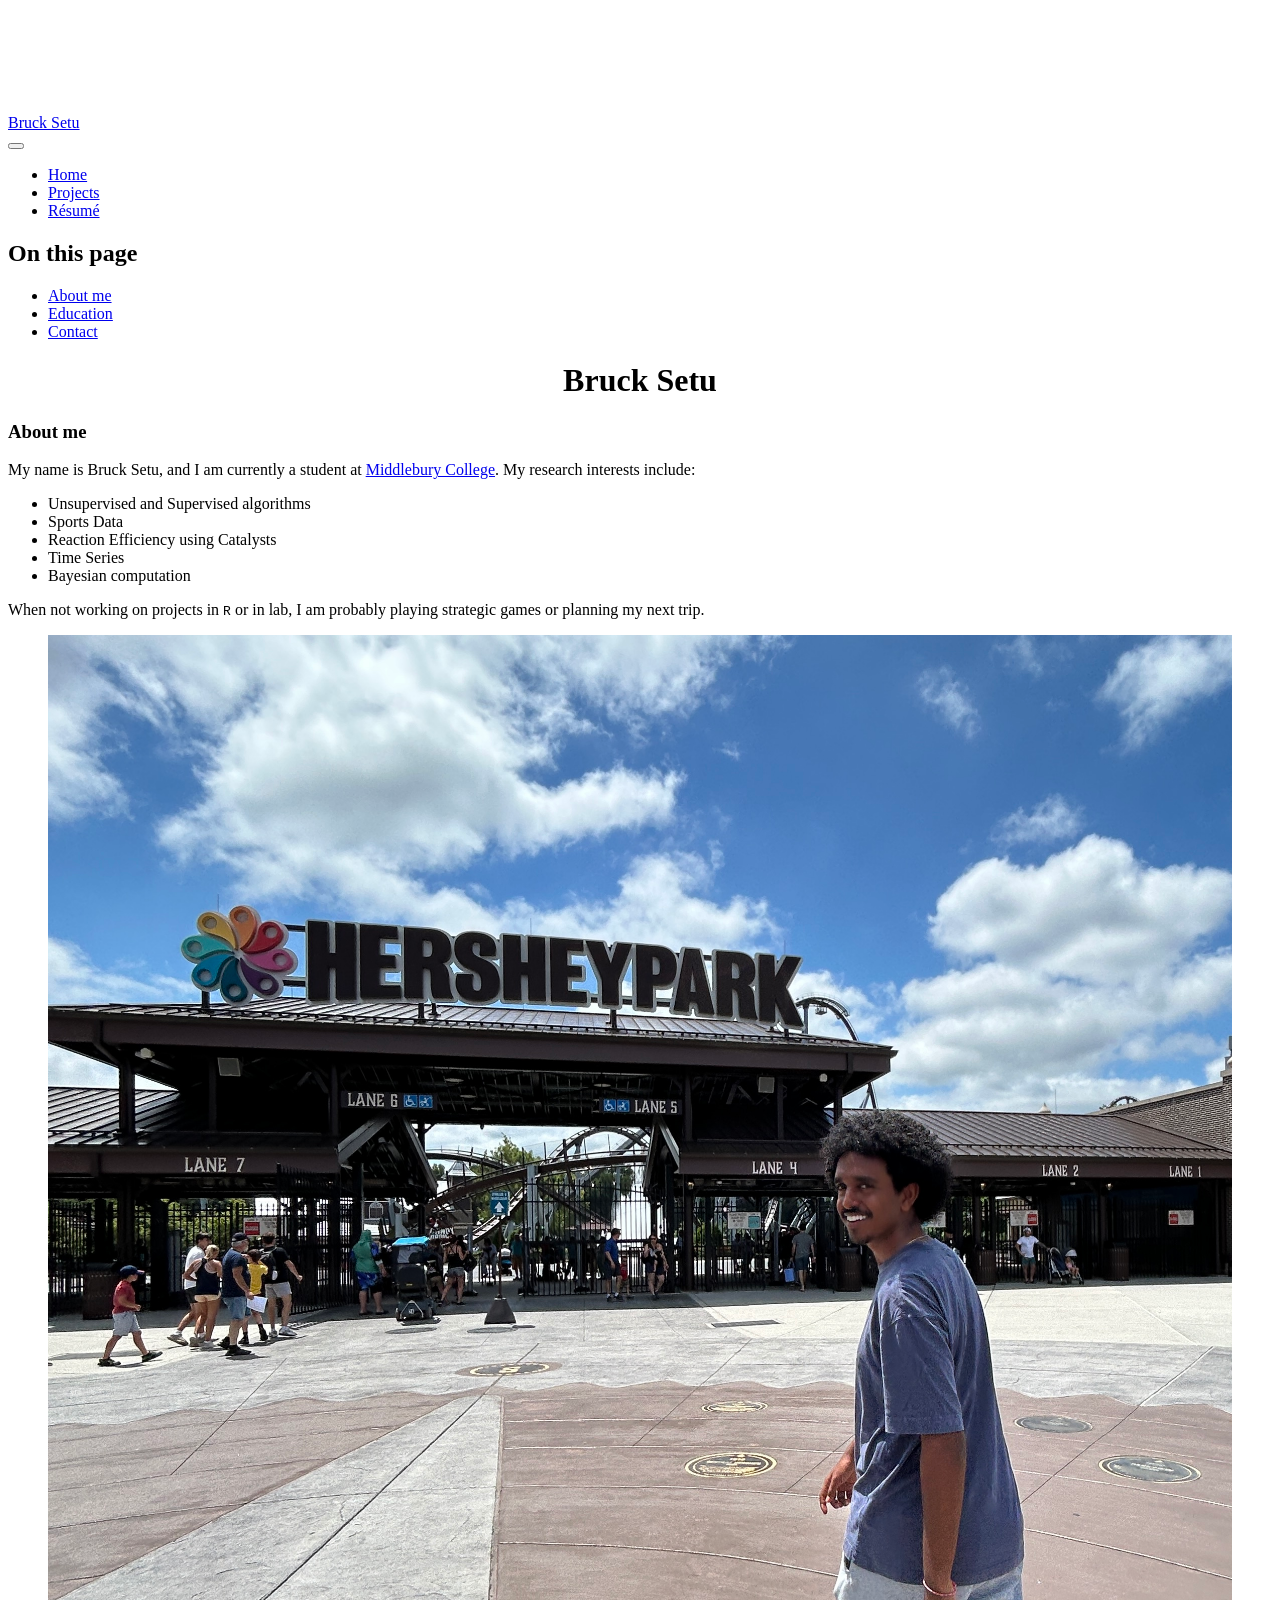
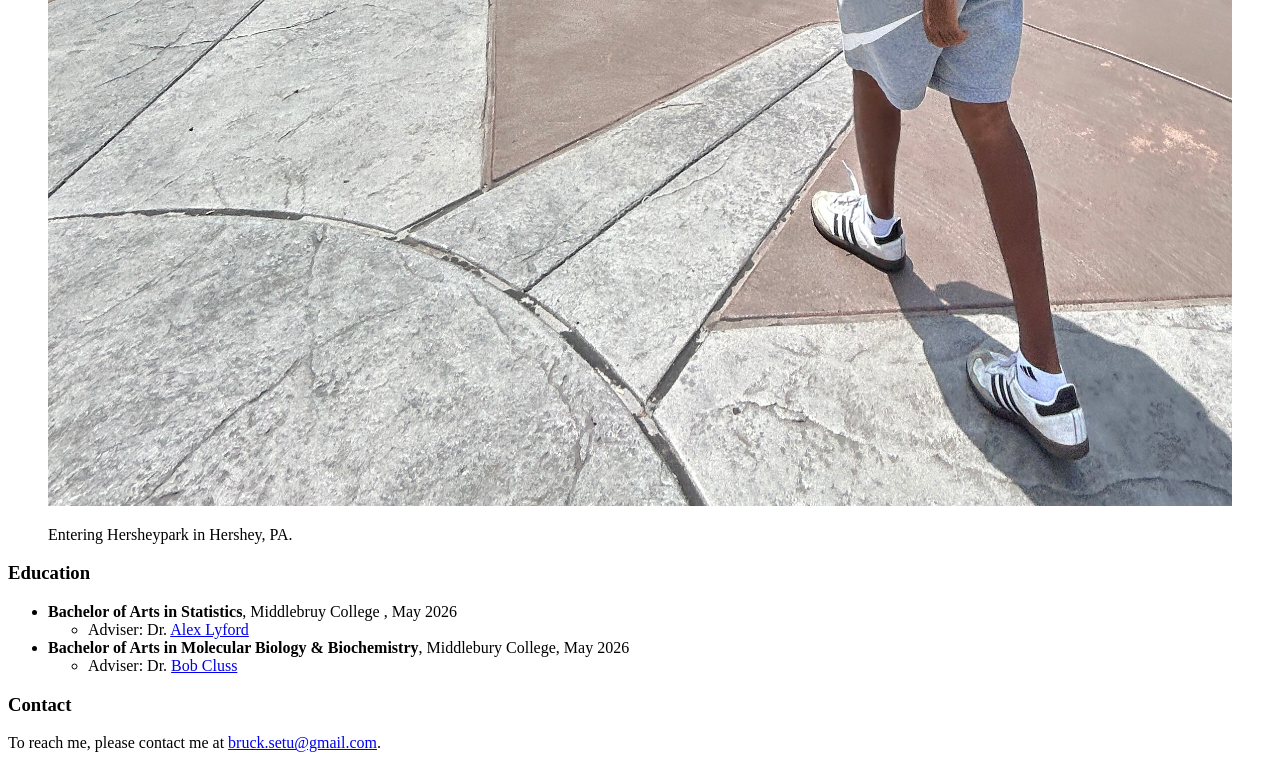
==== index.html @ c88c6dea "Built site for gh-pages" ====
<!DOCTYPE html>
<html xmlns="http://www.w3.org/1999/xhtml" lang="en" xml:lang="en"><head>

<meta charset="utf-8">
<meta name="generator" content="quarto-1.7.32">

<meta name="viewport" content="width=device-width, initial-scale=1.0, user-scalable=yes">


<title>Bruck Setu</title>
<style>
code{white-space: pre-wrap;}
span.smallcaps{font-variant: small-caps;}
div.columns{display: flex; gap: min(4vw, 1.5em);}
div.column{flex: auto; overflow-x: auto;}
div.hanging-indent{margin-left: 1.5em; text-indent: -1.5em;}
ul.task-list{list-style: none;}
ul.task-list li input[type="checkbox"] {
  width: 0.8em;
  margin: 0 0.8em 0.2em -1em; /* quarto-specific, see https://github.com/quarto-dev/quarto-cli/issues/4556 */ 
  vertical-align: middle;
}
</style>


<script src="site_libs/quarto-nav/quarto-nav.js"></script>
<script src="site_libs/quarto-nav/headroom.min.js"></script>
<script src="site_libs/clipboard/clipboard.min.js"></script>
<script src="site_libs/quarto-search/autocomplete.umd.js"></script>
<script src="site_libs/quarto-search/fuse.min.js"></script>
<script src="site_libs/quarto-search/quarto-search.js"></script>
<meta name="quarto:offset" content="./">
<script src="site_libs/quarto-html/quarto.js" type="module"></script>
<script src="site_libs/quarto-html/tabsets/tabsets.js" type="module"></script>
<script src="site_libs/quarto-html/popper.min.js"></script>
<script src="site_libs/quarto-html/tippy.umd.min.js"></script>
<script src="site_libs/quarto-html/anchor.min.js"></script>
<link href="site_libs/quarto-html/tippy.css" rel="stylesheet">
<link href="site_libs/quarto-html/quarto-syntax-highlighting-37eea08aefeeee20ff55810ff984fec1.css" rel="stylesheet" id="quarto-text-highlighting-styles">
<script src="site_libs/bootstrap/bootstrap.min.js"></script>
<link href="site_libs/bootstrap/bootstrap-icons.css" rel="stylesheet">
<link href="site_libs/bootstrap/bootstrap-c1fac2584b48ed01fb6e278e36375074.min.css" rel="stylesheet" append-hash="true" id="quarto-bootstrap" data-mode="light">
<script id="quarto-search-options" type="application/json">{
  "location": "navbar",
  "copy-button": false,
  "collapse-after": 3,
  "panel-placement": "end",
  "type": "overlay",
  "limit": 50,
  "keyboard-shortcut": [
    "f",
    "/",
    "s"
  ],
  "show-item-context": false,
  "language": {
    "search-no-results-text": "No results",
    "search-matching-documents-text": "matching documents",
    "search-copy-link-title": "Copy link to search",
    "search-hide-matches-text": "Hide additional matches",
    "search-more-match-text": "more match in this document",
    "search-more-matches-text": "more matches in this document",
    "search-clear-button-title": "Clear",
    "search-text-placeholder": "",
    "search-detached-cancel-button-title": "Cancel",
    "search-submit-button-title": "Submit",
    "search-label": "Search"
  }
}</script>


<link rel="stylesheet" href="styles.css">
</head>

<body class="nav-fixed quarto-light">

<div id="quarto-search-results"></div>
  <header id="quarto-header" class="headroom fixed-top">
    <nav class="navbar navbar-expand-lg " data-bs-theme="dark">
      <div class="navbar-container container-fluid">
      <div class="navbar-brand-container mx-auto">
    <a class="navbar-brand" href="./index.html">
    <span class="navbar-title">Bruck Setu</span>
    </a>
  </div>
            <div id="quarto-search" class="" title="Search"></div>
          <button class="navbar-toggler" type="button" data-bs-toggle="collapse" data-bs-target="#navbarCollapse" aria-controls="navbarCollapse" role="menu" aria-expanded="false" aria-label="Toggle navigation" onclick="if (window.quartoToggleHeadroom) { window.quartoToggleHeadroom(); }">
  <span class="navbar-toggler-icon"></span>
</button>
          <div class="collapse navbar-collapse" id="navbarCollapse">
            <ul class="navbar-nav navbar-nav-scroll me-auto">
  <li class="nav-item">
    <a class="nav-link active" href="./index.html" aria-current="page"> 
<span class="menu-text">Home</span></a>
  </li>  
  <li class="nav-item">
    <a class="nav-link" href="./projects.html"> 
<span class="menu-text">Projects</span></a>
  </li>  
  <li class="nav-item">
    <a class="nav-link" href="./resume.html"> 
<span class="menu-text">Résumé</span></a>
  </li>  
</ul>
          </div> <!-- /navcollapse -->
            <div class="quarto-navbar-tools">
    <a href="https://www.linkedin.com/in/bruck-setu/" title="" class="quarto-navigation-tool px-1" aria-label=""><i class="bi bi-linkedin"></i></a>
    <a href="mailto:bruck.setu@gmail.com" title="" class="quarto-navigation-tool px-1" aria-label=""><i class="bi bi-envelope-at"></i></a>
</div>
      </div> <!-- /container-fluid -->
    </nav>
</header>
<!-- content -->
<div id="quarto-content" class="quarto-container page-columns page-rows-contents page-layout-article page-navbar">
<!-- sidebar -->
<!-- margin-sidebar -->
    <div id="quarto-margin-sidebar" class="sidebar margin-sidebar">
        <nav id="TOC" role="doc-toc" class="toc-active">
    <h2 id="toc-title">On this page</h2>
   
  <ul>
  <li><a href="#about-me" id="toc-about-me" class="nav-link active" data-scroll-target="#about-me">About me</a></li>
  <li><a href="#education" id="toc-education" class="nav-link" data-scroll-target="#education">Education</a></li>
  <li><a href="#contact" id="toc-contact" class="nav-link" data-scroll-target="#contact">Contact</a></li>
  </ul>
</nav>
    </div>
<!-- main -->
<main class="content" id="quarto-document-content">

<header id="title-block-header" class="quarto-title-block default">
<div class="quarto-title">
<h1 class="title">Bruck Setu</h1>
</div>



<div class="quarto-title-meta">

    
  
    
  </div>
  


</header>


<section id="about-me" class="level3">
<h3 class="anchored" data-anchor-id="about-me">About me</h3>
<div class="grid">
<div class="g-col-7">
<p>My name is Bruck Setu, and I am currently a student at <a href="https://www.middlebury.edu/">Middlebury College</a>. My research interests include:</p>
<ul>
<li>Unsupervised and Supervised algorithms</li>
<li>Sports Data</li>
<li>Reaction Efficiency using Catalysts</li>
<li>Time Series</li>
<li>Bayesian computation</li>
</ul>
<p>When not working on projects in <code>R</code> or in lab, I am probably playing strategic games or planning my next trip.</p>
</div>
<div class="g-col-4">
<div class="quarto-figure quarto-figure-center">
<figure class="figure">
<p><img src="pics/IMG_3271.jpg" class="img-fluid figure-img" style="width:100.0%"></p>
<figcaption>Entering Hersheypark in Hershey, PA.</figcaption>
</figure>
</div>
</div>
<div class="g-col-1">

</div>
</div>
</section>
<section id="education" class="level3">
<h3 class="anchored" data-anchor-id="education">Education</h3>
<ul>
<li><strong>Bachelor of Arts in Statistics</strong>, Middlebruy College , May 2026
<ul>
<li>Adviser: Dr.&nbsp;<a href="https://www.middlebury.edu/college/people/alex-lyford">Alex Lyford</a></li>
</ul></li>
<li><strong>Bachelor of Arts in Molecular Biology &amp; Biochemistry</strong>, Middlebury College, May 2026
<ul>
<li>Adviser: Dr.&nbsp;<a href="https://www.middlebury.edu/college/people/bob-cluss">Bob Cluss</a></li>
</ul></li>
</ul>
</section>
<section id="contact" class="level3">
<h3 class="anchored" data-anchor-id="contact">Contact</h3>
<p>To reach me, please contact me at <a href="mailto:bruck.setu@gmail.com">bruck.setu@gmail.com</a>.</p>


</section>

</main> <!-- /main -->
<script id="quarto-html-after-body" type="application/javascript">
  window.document.addEventListener("DOMContentLoaded", function (event) {
    const icon = "";
    const anchorJS = new window.AnchorJS();
    anchorJS.options = {
      placement: 'right',
      icon: icon
    };
    anchorJS.add('.anchored');
    const isCodeAnnotation = (el) => {
      for (const clz of el.classList) {
        if (clz.startsWith('code-annotation-')) {                     
          return true;
        }
      }
      return false;
    }
    const onCopySuccess = function(e) {
      // button target
      const button = e.trigger;
      // don't keep focus
      button.blur();
      // flash "checked"
      button.classList.add('code-copy-button-checked');
      var currentTitle = button.getAttribute("title");
      button.setAttribute("title", "Copied!");
      let tooltip;
      if (window.bootstrap) {
        button.setAttribute("data-bs-toggle", "tooltip");
        button.setAttribute("data-bs-placement", "left");
        button.setAttribute("data-bs-title", "Copied!");
        tooltip = new bootstrap.Tooltip(button, 
          { trigger: "manual", 
            customClass: "code-copy-button-tooltip",
            offset: [0, -8]});
        tooltip.show();    
      }
      setTimeout(function() {
        if (tooltip) {
          tooltip.hide();
          button.removeAttribute("data-bs-title");
          button.removeAttribute("data-bs-toggle");
          button.removeAttribute("data-bs-placement");
        }
        button.setAttribute("title", currentTitle);
        button.classList.remove('code-copy-button-checked');
      }, 1000);
      // clear code selection
      e.clearSelection();
    }
    const getTextToCopy = function(trigger) {
        const codeEl = trigger.previousElementSibling.cloneNode(true);
        for (const childEl of codeEl.children) {
          if (isCodeAnnotation(childEl)) {
            childEl.remove();
          }
        }
        return codeEl.innerText;
    }
    const clipboard = new window.ClipboardJS('.code-copy-button:not([data-in-quarto-modal])', {
      text: getTextToCopy
    });
    clipboard.on('success', onCopySuccess);
    if (window.document.getElementById('quarto-embedded-source-code-modal')) {
      const clipboardModal = new window.ClipboardJS('.code-copy-button[data-in-quarto-modal]', {
        text: getTextToCopy,
        container: window.document.getElementById('quarto-embedded-source-code-modal')
      });
      clipboardModal.on('success', onCopySuccess);
    }
      var localhostRegex = new RegExp(/^(?:http|https):\/\/localhost\:?[0-9]*\//);
      var mailtoRegex = new RegExp(/^mailto:/);
        var filterRegex = new RegExp("https:\/\/brucksetu\.github\.io\/");
      var isInternal = (href) => {
          return filterRegex.test(href) || localhostRegex.test(href) || mailtoRegex.test(href);
      }
      // Inspect non-navigation links and adorn them if external
     var links = window.document.querySelectorAll('a[href]:not(.nav-link):not(.navbar-brand):not(.toc-action):not(.sidebar-link):not(.sidebar-item-toggle):not(.pagination-link):not(.no-external):not([aria-hidden]):not(.dropdown-item):not(.quarto-navigation-tool):not(.about-link)');
      for (var i=0; i<links.length; i++) {
        const link = links[i];
        if (!isInternal(link.href)) {
          // undo the damage that might have been done by quarto-nav.js in the case of
          // links that we want to consider external
          if (link.dataset.originalHref !== undefined) {
            link.href = link.dataset.originalHref;
          }
        }
      }
    function tippyHover(el, contentFn, onTriggerFn, onUntriggerFn) {
      const config = {
        allowHTML: true,
        maxWidth: 500,
        delay: 100,
        arrow: false,
        appendTo: function(el) {
            return el.parentElement;
        },
        interactive: true,
        interactiveBorder: 10,
        theme: 'quarto',
        placement: 'bottom-start',
      };
      if (contentFn) {
        config.content = contentFn;
      }
      if (onTriggerFn) {
        config.onTrigger = onTriggerFn;
      }
      if (onUntriggerFn) {
        config.onUntrigger = onUntriggerFn;
      }
      window.tippy(el, config); 
    }
    const noterefs = window.document.querySelectorAll('a[role="doc-noteref"]');
    for (var i=0; i<noterefs.length; i++) {
      const ref = noterefs[i];
      tippyHover(ref, function() {
        // use id or data attribute instead here
        let href = ref.getAttribute('data-footnote-href') || ref.getAttribute('href');
        try { href = new URL(href).hash; } catch {}
        const id = href.replace(/^#\/?/, "");
        const note = window.document.getElementById(id);
        if (note) {
          return note.innerHTML;
        } else {
          return "";
        }
      });
    }
    const xrefs = window.document.querySelectorAll('a.quarto-xref');
    const processXRef = (id, note) => {
      // Strip column container classes
      const stripColumnClz = (el) => {
        el.classList.remove("page-full", "page-columns");
        if (el.children) {
          for (const child of el.children) {
            stripColumnClz(child);
          }
        }
      }
      stripColumnClz(note)
      if (id === null || id.startsWith('sec-')) {
        // Special case sections, only their first couple elements
        const container = document.createElement("div");
        if (note.children && note.children.length > 2) {
          container.appendChild(note.children[0].cloneNode(true));
          for (let i = 1; i < note.children.length; i++) {
            const child = note.children[i];
            if (child.tagName === "P" && child.innerText === "") {
              continue;
            } else {
              container.appendChild(child.cloneNode(true));
              break;
            }
          }
          if (window.Quarto?.typesetMath) {
            window.Quarto.typesetMath(container);
          }
          return container.innerHTML
        } else {
          if (window.Quarto?.typesetMath) {
            window.Quarto.typesetMath(note);
          }
          return note.innerHTML;
        }
      } else {
        // Remove any anchor links if they are present
        const anchorLink = note.querySelector('a.anchorjs-link');
        if (anchorLink) {
          anchorLink.remove();
        }
        if (window.Quarto?.typesetMath) {
          window.Quarto.typesetMath(note);
        }
        if (note.classList.contains("callout")) {
          return note.outerHTML;
        } else {
          return note.innerHTML;
        }
      }
    }
    for (var i=0; i<xrefs.length; i++) {
      const xref = xrefs[i];
      tippyHover(xref, undefined, function(instance) {
        instance.disable();
        let url = xref.getAttribute('href');
        let hash = undefined; 
        if (url.startsWith('#')) {
          hash = url;
        } else {
          try { hash = new URL(url).hash; } catch {}
        }
        if (hash) {
          const id = hash.replace(/^#\/?/, "");
          const note = window.document.getElementById(id);
          if (note !== null) {
            try {
              const html = processXRef(id, note.cloneNode(true));
              instance.setContent(html);
            } finally {
              instance.enable();
              instance.show();
            }
          } else {
            // See if we can fetch this
            fetch(url.split('#')[0])
            .then(res => res.text())
            .then(html => {
              const parser = new DOMParser();
              const htmlDoc = parser.parseFromString(html, "text/html");
              const note = htmlDoc.getElementById(id);
              if (note !== null) {
                const html = processXRef(id, note);
                instance.setContent(html);
              } 
            }).finally(() => {
              instance.enable();
              instance.show();
            });
          }
        } else {
          // See if we can fetch a full url (with no hash to target)
          // This is a special case and we should probably do some content thinning / targeting
          fetch(url)
          .then(res => res.text())
          .then(html => {
            const parser = new DOMParser();
            const htmlDoc = parser.parseFromString(html, "text/html");
            const note = htmlDoc.querySelector('main.content');
            if (note !== null) {
              // This should only happen for chapter cross references
              // (since there is no id in the URL)
              // remove the first header
              if (note.children.length > 0 && note.children[0].tagName === "HEADER") {
                note.children[0].remove();
              }
              const html = processXRef(null, note);
              instance.setContent(html);
            } 
          }).finally(() => {
            instance.enable();
            instance.show();
          });
        }
      }, function(instance) {
      });
    }
        let selectedAnnoteEl;
        const selectorForAnnotation = ( cell, annotation) => {
          let cellAttr = 'data-code-cell="' + cell + '"';
          let lineAttr = 'data-code-annotation="' +  annotation + '"';
          const selector = 'span[' + cellAttr + '][' + lineAttr + ']';
          return selector;
        }
        const selectCodeLines = (annoteEl) => {
          const doc = window.document;
          const targetCell = annoteEl.getAttribute("data-target-cell");
          const targetAnnotation = annoteEl.getAttribute("data-target-annotation");
          const annoteSpan = window.document.querySelector(selectorForAnnotation(targetCell, targetAnnotation));
          const lines = annoteSpan.getAttribute("data-code-lines").split(",");
          const lineIds = lines.map((line) => {
            return targetCell + "-" + line;
          })
          let top = null;
          let height = null;
          let parent = null;
          if (lineIds.length > 0) {
              //compute the position of the single el (top and bottom and make a div)
              const el = window.document.getElementById(lineIds[0]);
              top = el.offsetTop;
              height = el.offsetHeight;
              parent = el.parentElement.parentElement;
            if (lineIds.length > 1) {
              const lastEl = window.document.getElementById(lineIds[lineIds.length - 1]);
              const bottom = lastEl.offsetTop + lastEl.offsetHeight;
              height = bottom - top;
            }
            if (top !== null && height !== null && parent !== null) {
              // cook up a div (if necessary) and position it 
              let div = window.document.getElementById("code-annotation-line-highlight");
              if (div === null) {
                div = window.document.createElement("div");
                div.setAttribute("id", "code-annotation-line-highlight");
                div.style.position = 'absolute';
                parent.appendChild(div);
              }
              div.style.top = top - 2 + "px";
              div.style.height = height + 4 + "px";
              div.style.left = 0;
              let gutterDiv = window.document.getElementById("code-annotation-line-highlight-gutter");
              if (gutterDiv === null) {
                gutterDiv = window.document.createElement("div");
                gutterDiv.setAttribute("id", "code-annotation-line-highlight-gutter");
                gutterDiv.style.position = 'absolute';
                const codeCell = window.document.getElementById(targetCell);
                const gutter = codeCell.querySelector('.code-annotation-gutter');
                gutter.appendChild(gutterDiv);
              }
              gutterDiv.style.top = top - 2 + "px";
              gutterDiv.style.height = height + 4 + "px";
            }
            selectedAnnoteEl = annoteEl;
          }
        };
        const unselectCodeLines = () => {
          const elementsIds = ["code-annotation-line-highlight", "code-annotation-line-highlight-gutter"];
          elementsIds.forEach((elId) => {
            const div = window.document.getElementById(elId);
            if (div) {
              div.remove();
            }
          });
          selectedAnnoteEl = undefined;
        };
          // Handle positioning of the toggle
      window.addEventListener(
        "resize",
        throttle(() => {
          elRect = undefined;
          if (selectedAnnoteEl) {
            selectCodeLines(selectedAnnoteEl);
          }
        }, 10)
      );
      function throttle(fn, ms) {
      let throttle = false;
      let timer;
        return (...args) => {
          if(!throttle) { // first call gets through
              fn.apply(this, args);
              throttle = true;
          } else { // all the others get throttled
              if(timer) clearTimeout(timer); // cancel #2
              timer = setTimeout(() => {
                fn.apply(this, args);
                timer = throttle = false;
              }, ms);
          }
        };
      }
        // Attach click handler to the DT
        const annoteDls = window.document.querySelectorAll('dt[data-target-cell]');
        for (const annoteDlNode of annoteDls) {
          annoteDlNode.addEventListener('click', (event) => {
            const clickedEl = event.target;
            if (clickedEl !== selectedAnnoteEl) {
              unselectCodeLines();
              const activeEl = window.document.querySelector('dt[data-target-cell].code-annotation-active');
              if (activeEl) {
                activeEl.classList.remove('code-annotation-active');
              }
              selectCodeLines(clickedEl);
              clickedEl.classList.add('code-annotation-active');
            } else {
              // Unselect the line
              unselectCodeLines();
              clickedEl.classList.remove('code-annotation-active');
            }
          });
        }
    const findCites = (el) => {
      const parentEl = el.parentElement;
      if (parentEl) {
        const cites = parentEl.dataset.cites;
        if (cites) {
          return {
            el,
            cites: cites.split(' ')
          };
        } else {
          return findCites(el.parentElement)
        }
      } else {
        return undefined;
      }
    };
    var bibliorefs = window.document.querySelectorAll('a[role="doc-biblioref"]');
    for (var i=0; i<bibliorefs.length; i++) {
      const ref = bibliorefs[i];
      const citeInfo = findCites(ref);
      if (citeInfo) {
        tippyHover(citeInfo.el, function() {
          var popup = window.document.createElement('div');
          citeInfo.cites.forEach(function(cite) {
            var citeDiv = window.document.createElement('div');
            citeDiv.classList.add('hanging-indent');
            citeDiv.classList.add('csl-entry');
            var biblioDiv = window.document.getElementById('ref-' + cite);
            if (biblioDiv) {
              citeDiv.innerHTML = biblioDiv.innerHTML;
            }
            popup.appendChild(citeDiv);
          });
          return popup.innerHTML;
        });
      }
    }
  });
  </script>
</div> <!-- /content -->




</body></html>
---- site_libs/quarto-html/tippy.css ----
.tippy-box[data-animation=fade][data-state=hidden]{opacity:0}[data-tippy-root]{max-width:calc(100vw - 10px)}.tippy-box{position:relative;background-color:#333;color:#fff;border-radius:4px;font-size:14px;line-height:1.4;white-space:normal;outline:0;transition-property:transform,visibility,opacity}.tippy-box[data-placement^=top]>.tippy-arrow{bottom:0}.tippy-box[data-placement^=top]>.tippy-arrow:before{bottom:-7px;left:0;border-width:8px 8px 0;border-top-color:initial;transform-origin:center top}.tippy-box[data-placement^=bottom]>.tippy-arrow{top:0}.tippy-box[data-placement^=bottom]>.tippy-arrow:before{top:-7px;left:0;border-width:0 8px 8px;border-bottom-color:initial;transform-origin:center bottom}.tippy-box[data-placement^=left]>.tippy-arrow{right:0}.tippy-box[data-placement^=left]>.tippy-arrow:before{border-width:8px 0 8px 8px;border-left-color:initial;right:-7px;transform-origin:center left}.tippy-box[data-placement^=right]>.tippy-arrow{left:0}.tippy-box[data-placement^=right]>.tippy-arrow:before{left:-7px;border-width:8px 8px 8px 0;border-right-color:initial;transform-origin:center right}.tippy-box[data-inertia][data-state=visible]{transition-timing-function:cubic-bezier(.54,1.5,.38,1.11)}.tippy-arrow{width:16px;height:16px;color:#333}.tippy-arrow:before{content:"";position:absolute;border-color:transparent;border-style:solid}.tippy-content{position:relative;padding:5px 9px;z-index:1}
---- site_libs/quarto-html/quarto-syntax-highlighting-37eea08aefeeee20ff55810ff984fec1.css ----
/* quarto syntax highlight colors */
:root {
  --quarto-hl-ot-color: #003B4F;
  --quarto-hl-at-color: #657422;
  --quarto-hl-ss-color: #20794D;
  --quarto-hl-an-color: #5E5E5E;
  --quarto-hl-fu-color: #4758AB;
  --quarto-hl-st-color: #20794D;
  --quarto-hl-cf-color: #003B4F;
  --quarto-hl-op-color: #5E5E5E;
  --quarto-hl-er-color: #AD0000;
  --quarto-hl-bn-color: #AD0000;
  --quarto-hl-al-color: #AD0000;
  --quarto-hl-va-color: #111111;
  --quarto-hl-bu-color: inherit;
  --quarto-hl-ex-color: inherit;
  --quarto-hl-pp-color: #AD0000;
  --quarto-hl-in-color: #5E5E5E;
  --quarto-hl-vs-color: #20794D;
  --quarto-hl-wa-color: #5E5E5E;
  --quarto-hl-do-color: #5E5E5E;
  --quarto-hl-im-color: #00769E;
  --quarto-hl-ch-color: #20794D;
  --quarto-hl-dt-color: #AD0000;
  --quarto-hl-fl-color: #AD0000;
  --quarto-hl-co-color: #5E5E5E;
  --quarto-hl-cv-color: #5E5E5E;
  --quarto-hl-cn-color: #8f5902;
  --quarto-hl-sc-color: #5E5E5E;
  --quarto-hl-dv-color: #AD0000;
  --quarto-hl-kw-color: #003B4F;
}

/* other quarto variables */
:root {
  --quarto-font-monospace: SFMono-Regular, Menlo, Monaco, Consolas, "Liberation Mono", "Courier New", monospace;
}

/* syntax highlight based on Pandoc's rules */
pre > code.sourceCode > span {
  color: #003B4F;
}

code.sourceCode > span {
  color: #003B4F;
}

div.sourceCode,
div.sourceCode pre.sourceCode {
  color: #003B4F;
}

/* Normal */
code span {
  color: #003B4F;
}

/* Alert */
code span.al {
  color: #AD0000;
  font-style: inherit;
}

/* Annotation */
code span.an {
  color: #5E5E5E;
  font-style: inherit;
}

/* Attribute */
code span.at {
  color: #657422;
  font-style: inherit;
}

/* BaseN */
code span.bn {
  color: #AD0000;
  font-style: inherit;
}

/* BuiltIn */
code span.bu {
  font-style: inherit;
}

/* ControlFlow */
code span.cf {
  color: #003B4F;
  font-weight: bold;
  font-style: inherit;
}

/* Char */
code span.ch {
  color: #20794D;
  font-style: inherit;
}

/* Constant */
code span.cn {
  color: #8f5902;
  font-style: inherit;
}

/* Comment */
code span.co {
  color: #5E5E5E;
  font-style: inherit;
}

/* CommentVar */
code span.cv {
  color: #5E5E5E;
  font-style: italic;
}

/* Documentation */
code span.do {
  color: #5E5E5E;
  font-style: italic;
}

/* DataType */
code span.dt {
  color: #AD0000;
  font-style: inherit;
}

/* DecVal */
code span.dv {
  color: #AD0000;
  font-style: inherit;
}

/* Error */
code span.er {
  color: #AD0000;
  font-style: inherit;
}

/* Extension */
code span.ex {
  font-style: inherit;
}

/* Float */
code span.fl {
  color: #AD0000;
  font-style: inherit;
}

/* Function */
code span.fu {
  color: #4758AB;
  font-style: inherit;
}

/* Import */
code span.im {
  color: #00769E;
  font-style: inherit;
}

/* Information */
code span.in {
  color: #5E5E5E;
  font-style: inherit;
}

/* Keyword */
code span.kw {
  color: #003B4F;
  font-weight: bold;
  font-style: inherit;
}

/* Operator */
code span.op {
  color: #5E5E5E;
  font-style: inherit;
}

/* Other */
code span.ot {
  color: #003B4F;
  font-style: inherit;
}

/* Preprocessor */
code span.pp {
  color: #AD0000;
  font-style: inherit;
}

/* SpecialChar */
code span.sc {
  color: #5E5E5E;
  font-style: inherit;
}

/* SpecialString */
code span.ss {
  color: #20794D;
  font-style: inherit;
}

/* String */
code span.st {
  color: #20794D;
  font-style: inherit;
}

/* Variable */
code span.va {
  color: #111111;
  font-style: inherit;
}

/* VerbatimString */
code span.vs {
  color: #20794D;
  font-style: inherit;
}

/* Warning */
code span.wa {
  color: #5E5E5E;
  font-style: italic;
}

.prevent-inlining {
  content: "</";
}

/*# sourceMappingURL=27d3d809615f7771493d095567f04340.css.map */
---- styles.css ----
/* css styles */
.quarto-title > h1.title {
  text-align: center;
}

.quarto-title > h4.title {
  font-weight: bold;
}

.responsive-embed iframe {
  width: 100%;
  height: 100%;
}
.responsive-embed {
  position: relative;
  width: 100%;
  min-height: 70vh; /* adjust as desired */
}
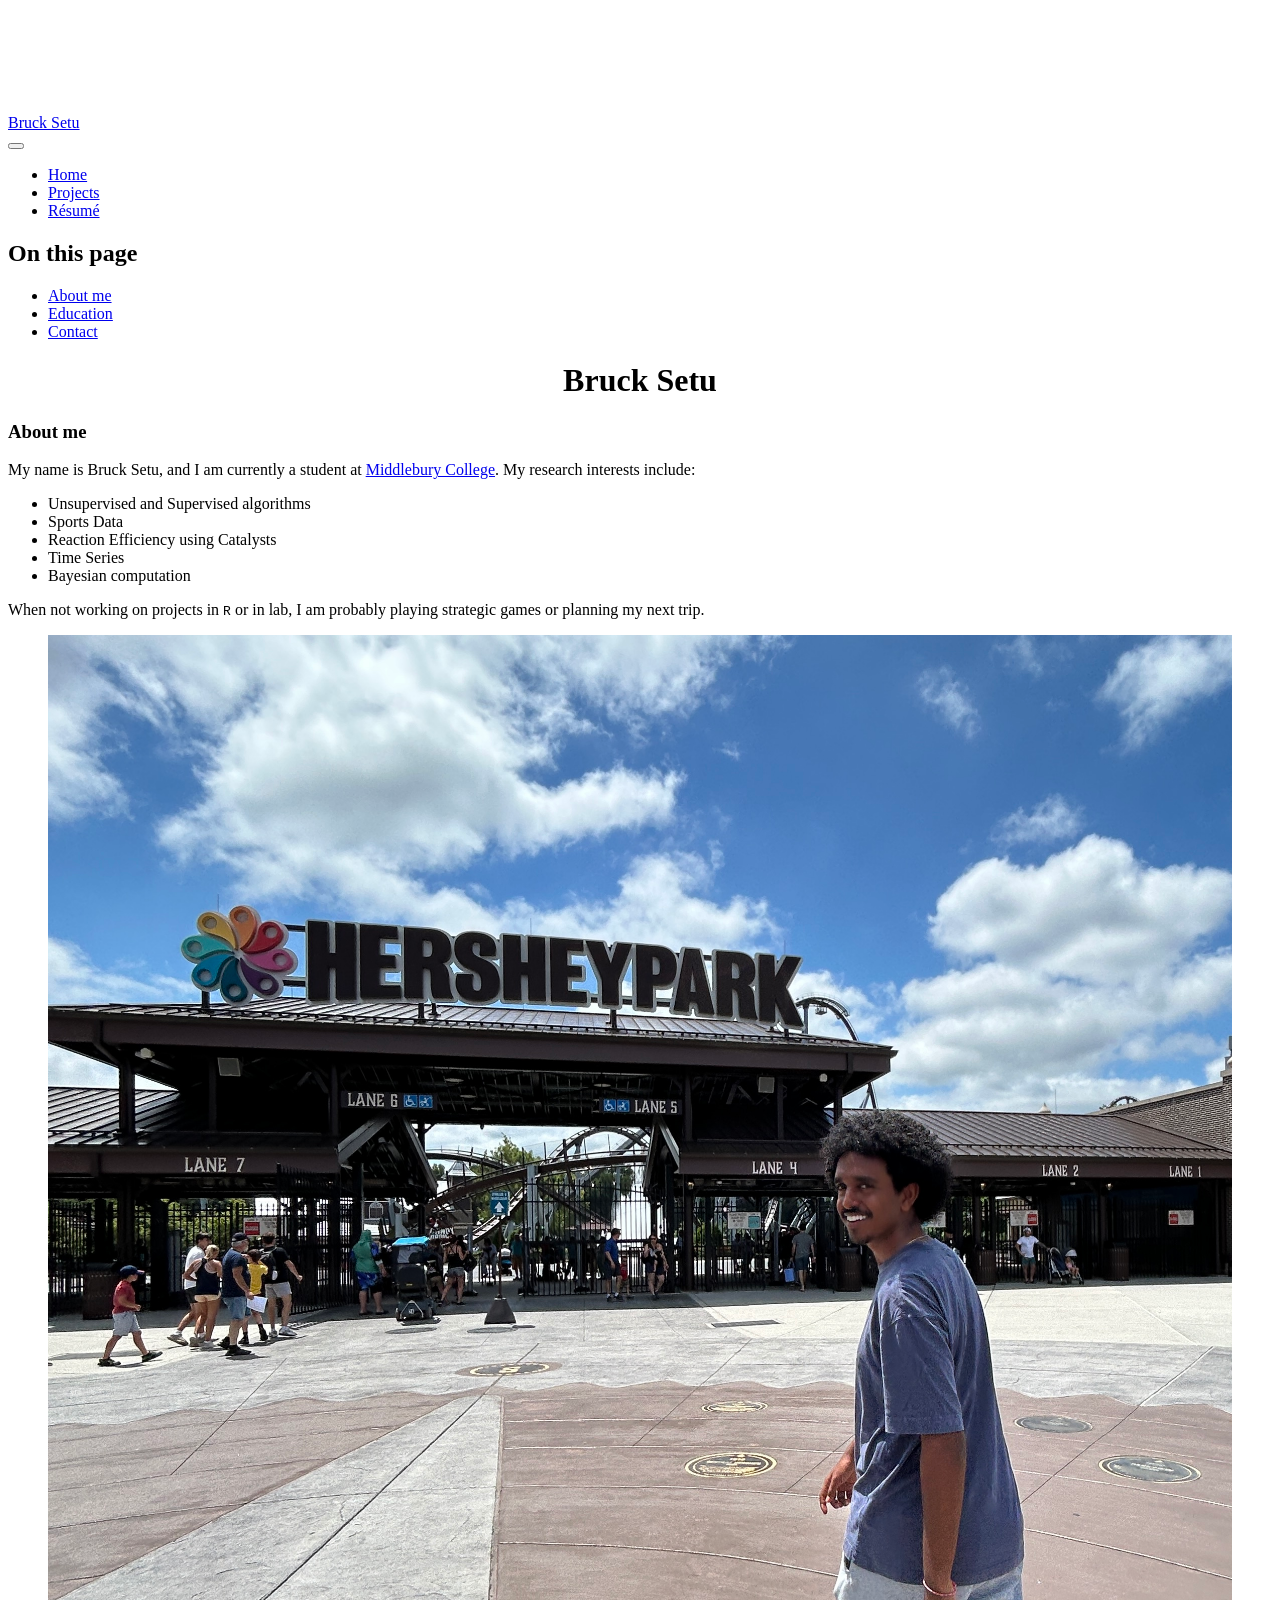
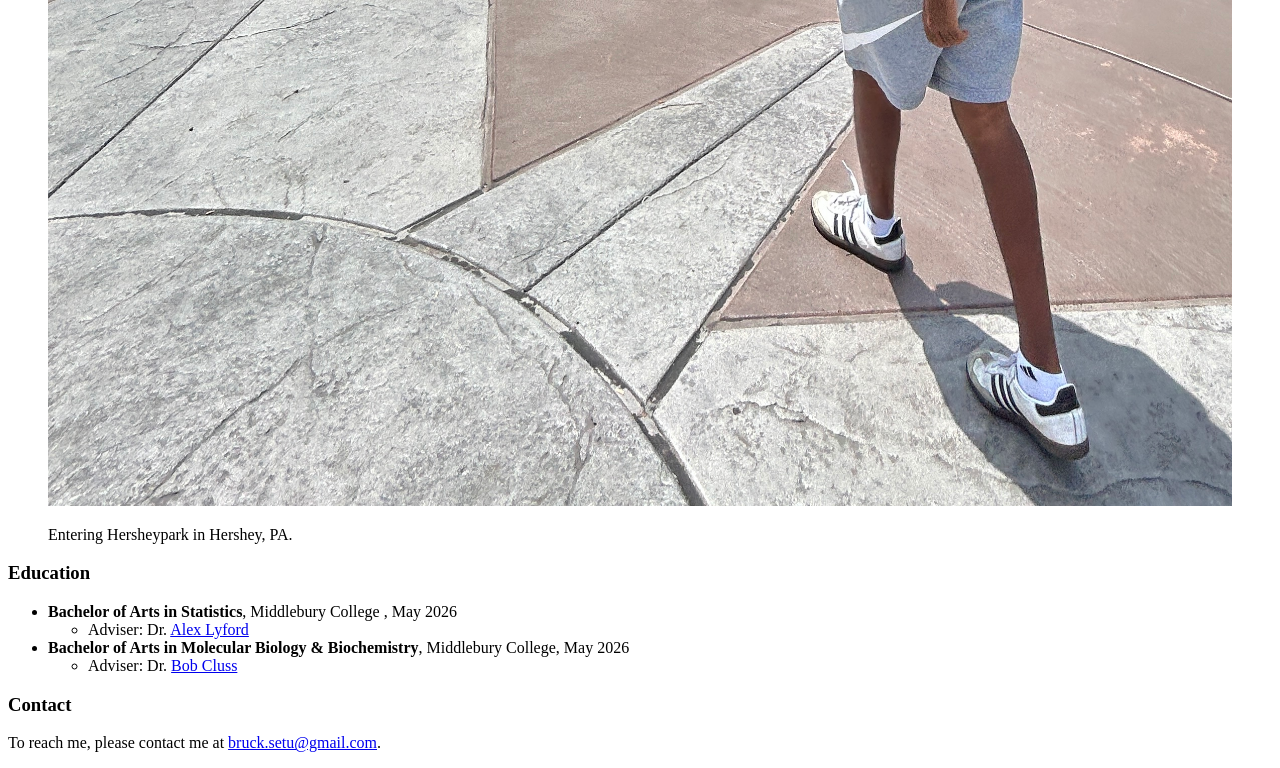
==== commit 3ba69d26: "Built site for gh-pages" ====
--- a/index.html
+++ b/index.html
@@ -177,7 +177,7 @@
 <section id="education" class="level3">
 <h3 class="anchored" data-anchor-id="education">Education</h3>
 <ul>
-<li><strong>Bachelor of Arts in Statistics</strong>, Middlebruy College , May 2026
+<li><strong>Bachelor of Arts in Statistics</strong>, Middlebury College , May 2026
 <ul>
 <li>Adviser: Dr.&nbsp;<a href="https://www.middlebury.edu/college/people/alex-lyford">Alex Lyford</a></li>
 </ul></li>
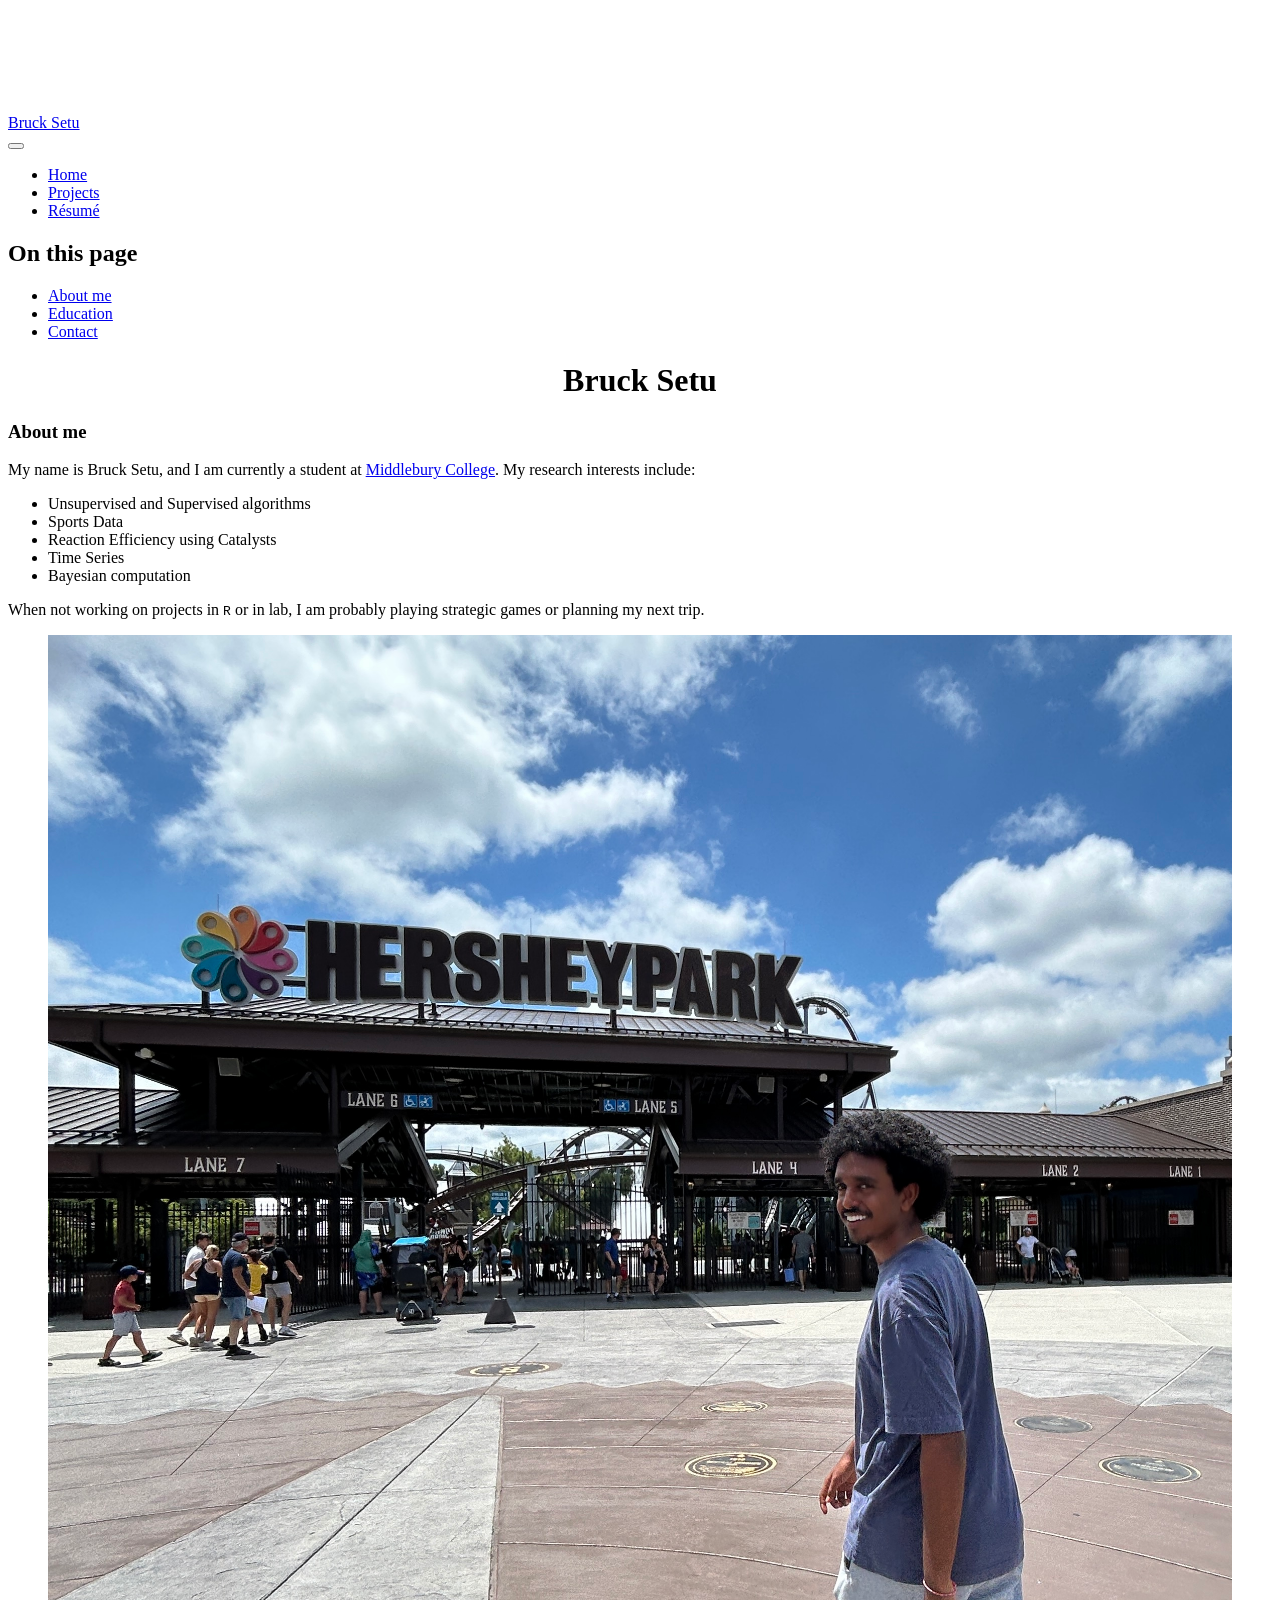
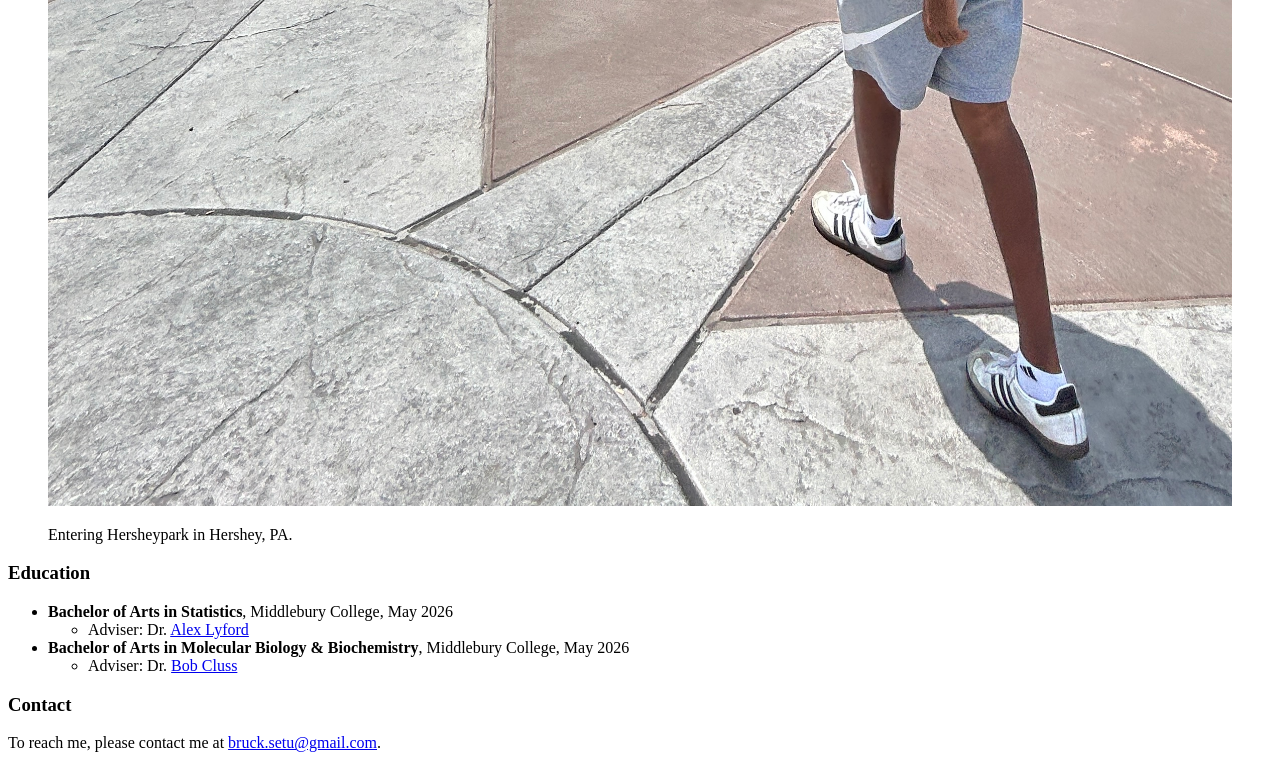
==== commit 899752c4: "Built site for gh-pages" ====
--- a/index.html
+++ b/index.html
@@ -177,7 +177,7 @@
 <section id="education" class="level3">
 <h3 class="anchored" data-anchor-id="education">Education</h3>
 <ul>
-<li><strong>Bachelor of Arts in Statistics</strong>, Middlebury College , May 2026
+<li><strong>Bachelor of Arts in Statistics</strong>, Middlebury College, May 2026
 <ul>
 <li>Adviser: Dr.&nbsp;<a href="https://www.middlebury.edu/college/people/alex-lyford">Alex Lyford</a></li>
 </ul></li>
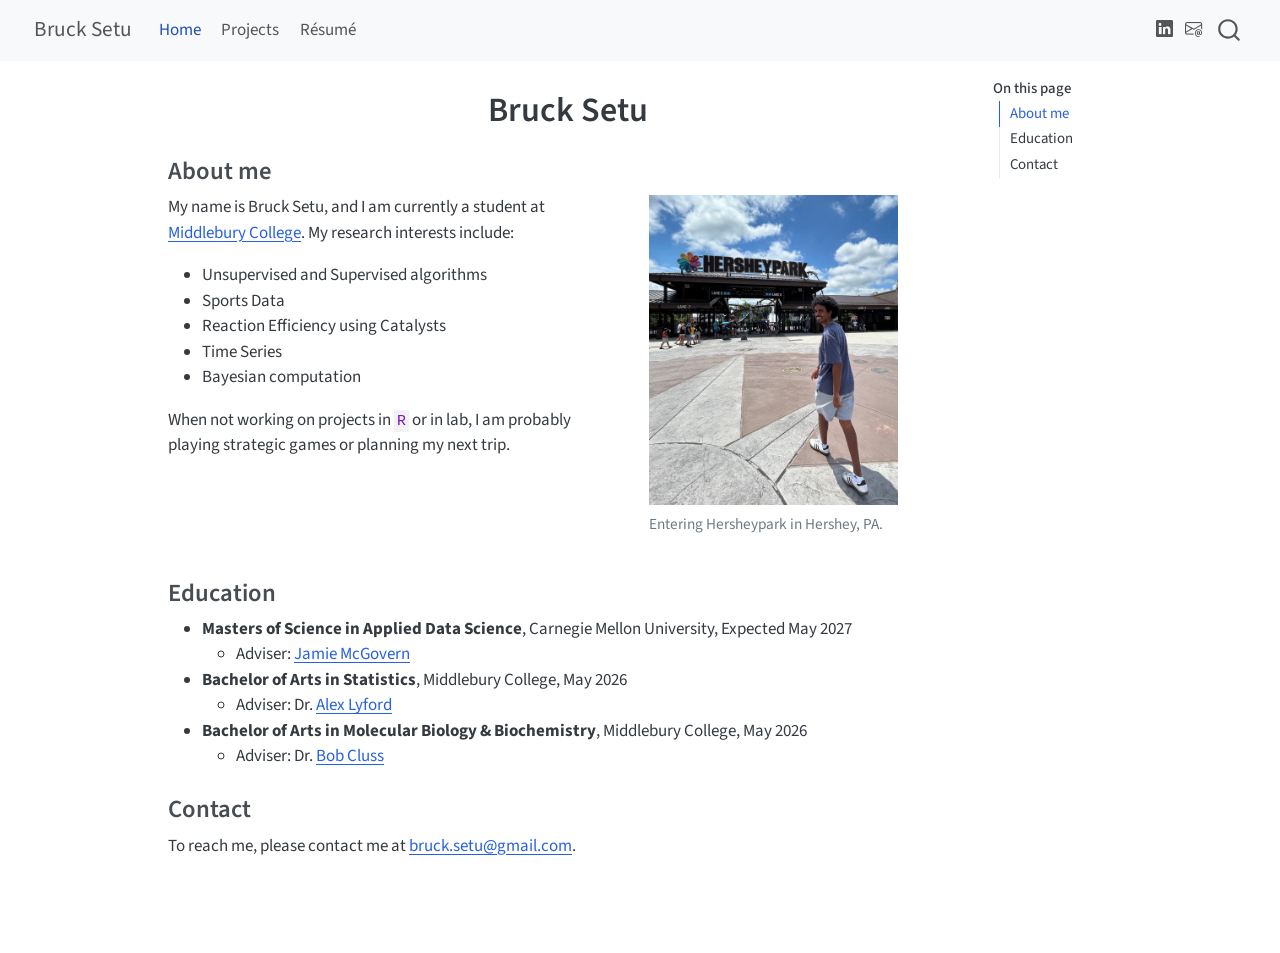
==== commit c5da48d7: "Built site for gh-pages" ====
--- a/index.html
+++ b/index.html
@@ -2,7 +2,7 @@
 <html xmlns="http://www.w3.org/1999/xhtml" lang="en" xml:lang="en"><head>
 
 <meta charset="utf-8">
-<meta name="generator" content="quarto-1.7.32">
+<meta name="generator" content="quarto-1.8.25">
 
 <meta name="viewport" content="width=device-width, initial-scale=1.0, user-scalable=yes">
 
@@ -32,14 +32,15 @@
 <meta name="quarto:offset" content="./">
 <script src="site_libs/quarto-html/quarto.js" type="module"></script>
 <script src="site_libs/quarto-html/tabsets/tabsets.js" type="module"></script>
+<script src="site_libs/quarto-html/axe/axe-check.js" type="module"></script>
 <script src="site_libs/quarto-html/popper.min.js"></script>
 <script src="site_libs/quarto-html/tippy.umd.min.js"></script>
 <script src="site_libs/quarto-html/anchor.min.js"></script>
 <link href="site_libs/quarto-html/tippy.css" rel="stylesheet">
-<link href="site_libs/quarto-html/quarto-syntax-highlighting-37eea08aefeeee20ff55810ff984fec1.css" rel="stylesheet" id="quarto-text-highlighting-styles">
+<link href="site_libs/quarto-html/quarto-syntax-highlighting-7b89279ff1a6dce999919e0e67d4d9ec.css" rel="stylesheet" id="quarto-text-highlighting-styles">
 <script src="site_libs/bootstrap/bootstrap.min.js"></script>
 <link href="site_libs/bootstrap/bootstrap-icons.css" rel="stylesheet">
-<link href="site_libs/bootstrap/bootstrap-c1fac2584b48ed01fb6e278e36375074.min.css" rel="stylesheet" append-hash="true" id="quarto-bootstrap" data-mode="light">
+<link href="site_libs/bootstrap/bootstrap-5b4ad623e5705c0698d39aec6f10cf02.min.css" rel="stylesheet" append-hash="true" id="quarto-bootstrap" data-mode="light">
 <script id="quarto-search-options" type="application/json">{
   "location": "navbar",
   "copy-button": false,
@@ -79,6 +80,8 @@
     <nav class="navbar navbar-expand-lg " data-bs-theme="dark">
       <div class="navbar-container container-fluid">
       <div class="navbar-brand-container mx-auto">
+    <a href="./index.html" class="navbar-brand navbar-brand-logo">
+    </a>
     <a class="navbar-brand" href="./index.html">
     <span class="navbar-title">Bruck Setu</span>
     </a>
@@ -177,6 +180,10 @@
 <section id="education" class="level3">
 <h3 class="anchored" data-anchor-id="education">Education</h3>
 <ul>
+<li><strong>Masters of Science in Applied Data Science</strong>, Carnegie Mellon University, Expected May 2027
+<ul>
+<li>Adviser: <a href="https://www.cmu.edu/dietrich/statistics-datascience/people/faculty/jamie-mcgovern.html">Jamie McGovern</a></li>
+</ul></li>
 <li><strong>Bachelor of Arts in Statistics</strong>, Middlebury College, May 2026
 <ul>
 <li>Adviser: Dr.&nbsp;<a href="https://www.middlebury.edu/college/people/alex-lyford">Alex Lyford</a></li>
@@ -246,13 +253,14 @@
       e.clearSelection();
     }
     const getTextToCopy = function(trigger) {
-        const codeEl = trigger.previousElementSibling.cloneNode(true);
-        for (const childEl of codeEl.children) {
-          if (isCodeAnnotation(childEl)) {
-            childEl.remove();
-          }
-        }
-        return codeEl.innerText;
+      const outerScaffold = trigger.parentElement.cloneNode(true);
+      const codeEl = outerScaffold.querySelector('code');
+      for (const childEl of codeEl.children) {
+        if (isCodeAnnotation(childEl)) {
+          childEl.remove();
+        }
+      }
+      return codeEl.innerText;
     }
     const clipboard = new window.ClipboardJS('.code-copy-button:not([data-in-quarto-modal])', {
       text: getTextToCopy
--- a/site_libs/quarto-html/quarto-syntax-highlighting-7b89279ff1a6dce999919e0e67d4d9ec.css
+++ b/site_libs/quarto-html/quarto-syntax-highlighting-7b89279ff1a6dce999919e0e67d4d9ec.css
@@ -0,0 +1,236 @@
+/* quarto syntax highlight colors */
+:root {
+  --quarto-hl-ot-color: #003B4F;
+  --quarto-hl-at-color: #657422;
+  --quarto-hl-ss-color: #20794D;
+  --quarto-hl-an-color: #5E5E5E;
+  --quarto-hl-fu-color: #4758AB;
+  --quarto-hl-st-color: #20794D;
+  --quarto-hl-cf-color: #003B4F;
+  --quarto-hl-op-color: #5E5E5E;
+  --quarto-hl-er-color: #AD0000;
+  --quarto-hl-bn-color: #AD0000;
+  --quarto-hl-al-color: #AD0000;
+  --quarto-hl-va-color: #111111;
+  --quarto-hl-bu-color: inherit;
+  --quarto-hl-ex-color: inherit;
+  --quarto-hl-pp-color: #AD0000;
+  --quarto-hl-in-color: #5E5E5E;
+  --quarto-hl-vs-color: #20794D;
+  --quarto-hl-wa-color: #5E5E5E;
+  --quarto-hl-do-color: #5E5E5E;
+  --quarto-hl-im-color: #00769E;
+  --quarto-hl-ch-color: #20794D;
+  --quarto-hl-dt-color: #AD0000;
+  --quarto-hl-fl-color: #AD0000;
+  --quarto-hl-co-color: #5E5E5E;
+  --quarto-hl-cv-color: #5E5E5E;
+  --quarto-hl-cn-color: #8f5902;
+  --quarto-hl-sc-color: #5E5E5E;
+  --quarto-hl-dv-color: #AD0000;
+  --quarto-hl-kw-color: #003B4F;
+}
+
+/* other quarto variables */
+:root {
+  --quarto-font-monospace: SFMono-Regular, Menlo, Monaco, Consolas, "Liberation Mono", "Courier New", monospace;
+}
+
+/* syntax highlight based on Pandoc's rules */
+pre > code.sourceCode > span {
+  color: #003B4F;
+}
+
+code.sourceCode > span {
+  color: #003B4F;
+}
+
+div.sourceCode,
+div.sourceCode pre.sourceCode {
+  color: #003B4F;
+}
+
+/* Normal */
+code span {
+  color: #003B4F;
+}
+
+/* Alert */
+code span.al {
+  color: #AD0000;
+  font-style: inherit;
+}
+
+/* Annotation */
+code span.an {
+  color: #5E5E5E;
+  font-style: inherit;
+}
+
+/* Attribute */
+code span.at {
+  color: #657422;
+  font-style: inherit;
+}
+
+/* BaseN */
+code span.bn {
+  color: #AD0000;
+  font-style: inherit;
+}
+
+/* BuiltIn */
+code span.bu {
+  font-style: inherit;
+}
+
+/* ControlFlow */
+code span.cf {
+  color: #003B4F;
+  font-weight: bold;
+  font-style: inherit;
+}
+
+/* Char */
+code span.ch {
+  color: #20794D;
+  font-style: inherit;
+}
+
+/* Constant */
+code span.cn {
+  color: #8f5902;
+  font-style: inherit;
+}
+
+/* Comment */
+code span.co {
+  color: #5E5E5E;
+  font-style: inherit;
+}
+
+/* CommentVar */
+code span.cv {
+  color: #5E5E5E;
+  font-style: italic;
+}
+
+/* Documentation */
+code span.do {
+  color: #5E5E5E;
+  font-style: italic;
+}
+
+/* DataType */
+code span.dt {
+  color: #AD0000;
+  font-style: inherit;
+}
+
+/* DecVal */
+code span.dv {
+  color: #AD0000;
+  font-style: inherit;
+}
+
+/* Error */
+code span.er {
+  color: #AD0000;
+  font-style: inherit;
+}
+
+/* Extension */
+code span.ex {
+  font-style: inherit;
+}
+
+/* Float */
+code span.fl {
+  color: #AD0000;
+  font-style: inherit;
+}
+
+/* Function */
+code span.fu {
+  color: #4758AB;
+  font-style: inherit;
+}
+
+/* Import */
+code span.im {
+  color: #00769E;
+  font-style: inherit;
+}
+
+/* Information */
+code span.in {
+  color: #5E5E5E;
+  font-style: inherit;
+}
+
+/* Keyword */
+code span.kw {
+  color: #003B4F;
+  font-weight: bold;
+  font-style: inherit;
+}
+
+/* Operator */
+code span.op {
+  color: #5E5E5E;
+  font-style: inherit;
+}
+
+/* Other */
+code span.ot {
+  color: #003B4F;
+  font-style: inherit;
+}
+
+/* Preprocessor */
+code span.pp {
+  color: #AD0000;
+  font-style: inherit;
+}
+
+/* SpecialChar */
+code span.sc {
+  color: #5E5E5E;
+  font-style: inherit;
+}
+
+/* SpecialString */
+code span.ss {
+  color: #20794D;
+  font-style: inherit;
+}
+
+/* String */
+code span.st {
+  color: #20794D;
+  font-style: inherit;
+}
+
+/* Variable */
+code span.va {
+  color: #111111;
+  font-style: inherit;
+}
+
+/* VerbatimString */
+code span.vs {
+  color: #20794D;
+  font-style: inherit;
+}
+
+/* Warning */
+code span.wa {
+  color: #5E5E5E;
+  font-style: italic;
+}
+
+.prevent-inlining {
+  content: "</";
+}
+
+/*# sourceMappingURL=3944bc705cfaf4c80e56f77c5205168a.css.map */
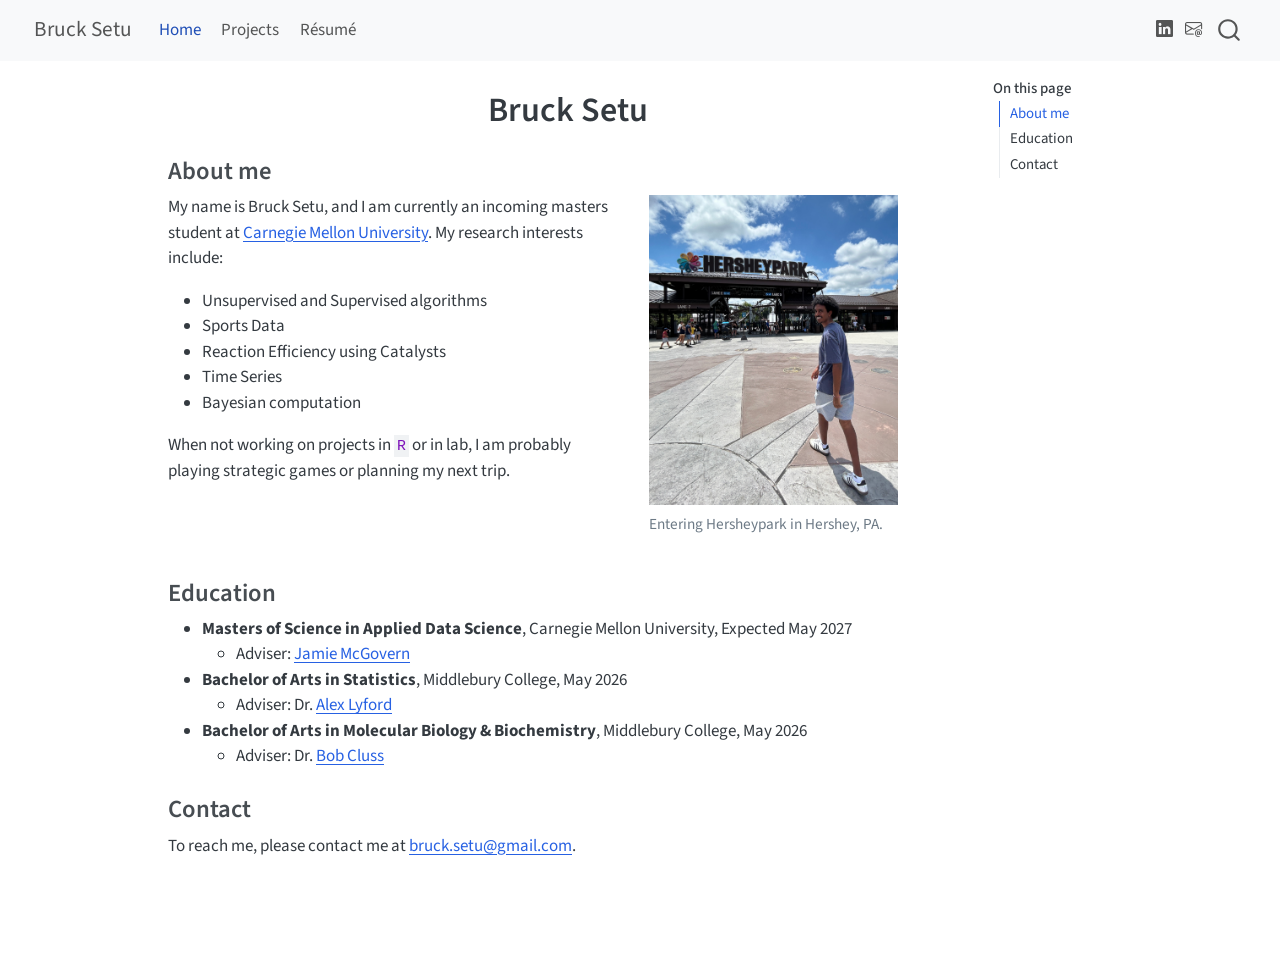
==== commit 91699269: "Built site for gh-pages" ====
--- a/index.html
+++ b/index.html
@@ -154,7 +154,7 @@
 <h3 class="anchored" data-anchor-id="about-me">About me</h3>
 <div class="grid">
 <div class="g-col-7">
-<p>My name is Bruck Setu, and I am currently a student at <a href="https://www.middlebury.edu/">Middlebury College</a>. My research interests include:</p>
+<p>My name is Bruck Setu, and I am currently an incoming masters student at <a href="https://www.cmu.edu/dietrich/statistics-datascience/index.html">Carnegie Mellon University</a>. My research interests include:</p>
 <ul>
 <li>Unsupervised and Supervised algorithms</li>
 <li>Sports Data</li>
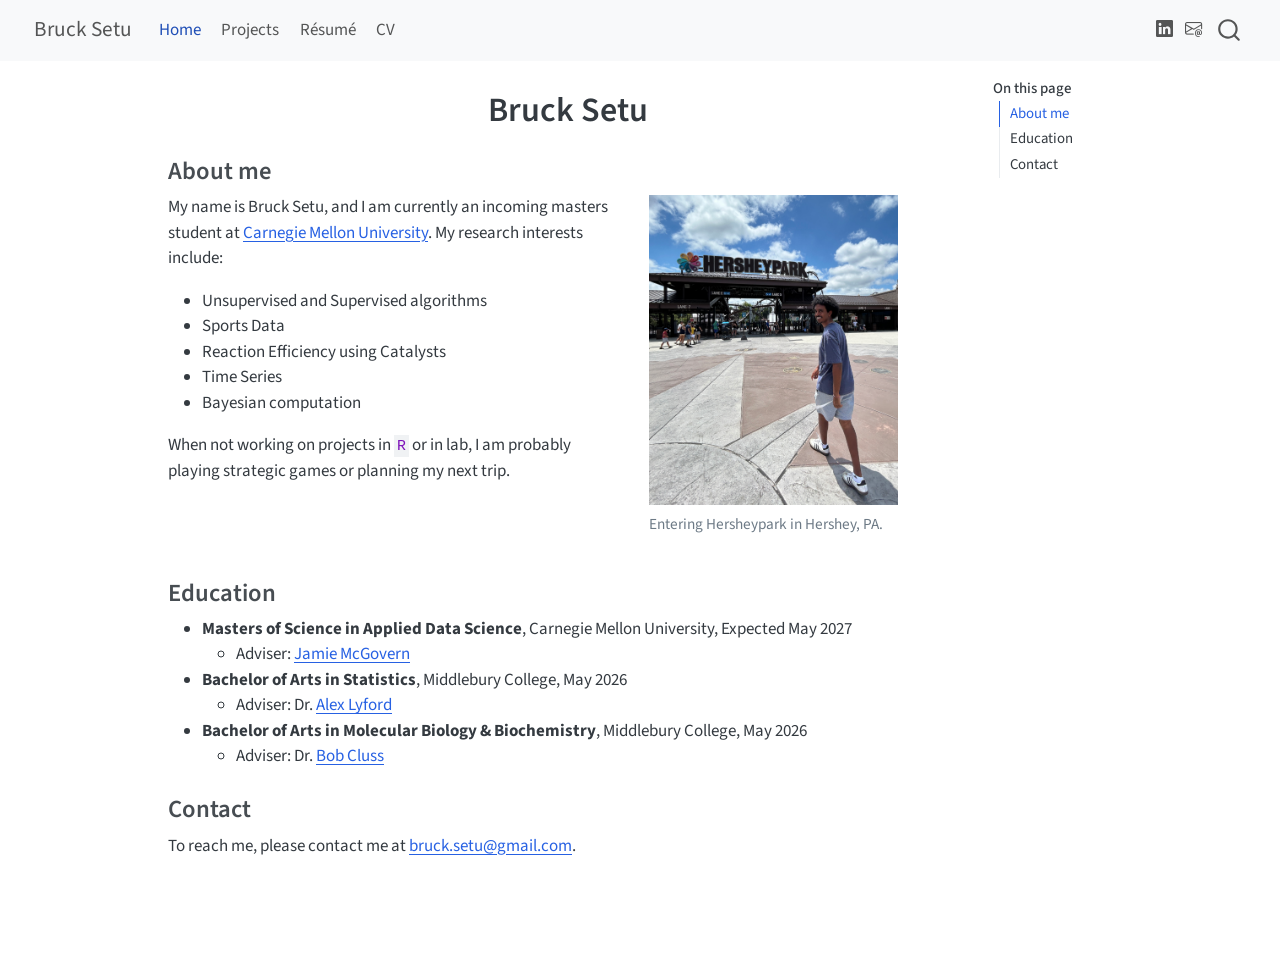
==== commit 227972d6: "Built site for gh-pages" ====
--- a/index.html
+++ b/index.html
@@ -103,6 +103,10 @@
   <li class="nav-item">
     <a class="nav-link" href="./resume.html"> 
 <span class="menu-text">Résumé</span></a>
+  </li>  
+  <li class="nav-item">
+    <a class="nav-link" href="./cv_github.html"> 
+<span class="menu-text">CV</span></a>
   </li>  
 </ul>
           </div> <!-- /navcollapse -->
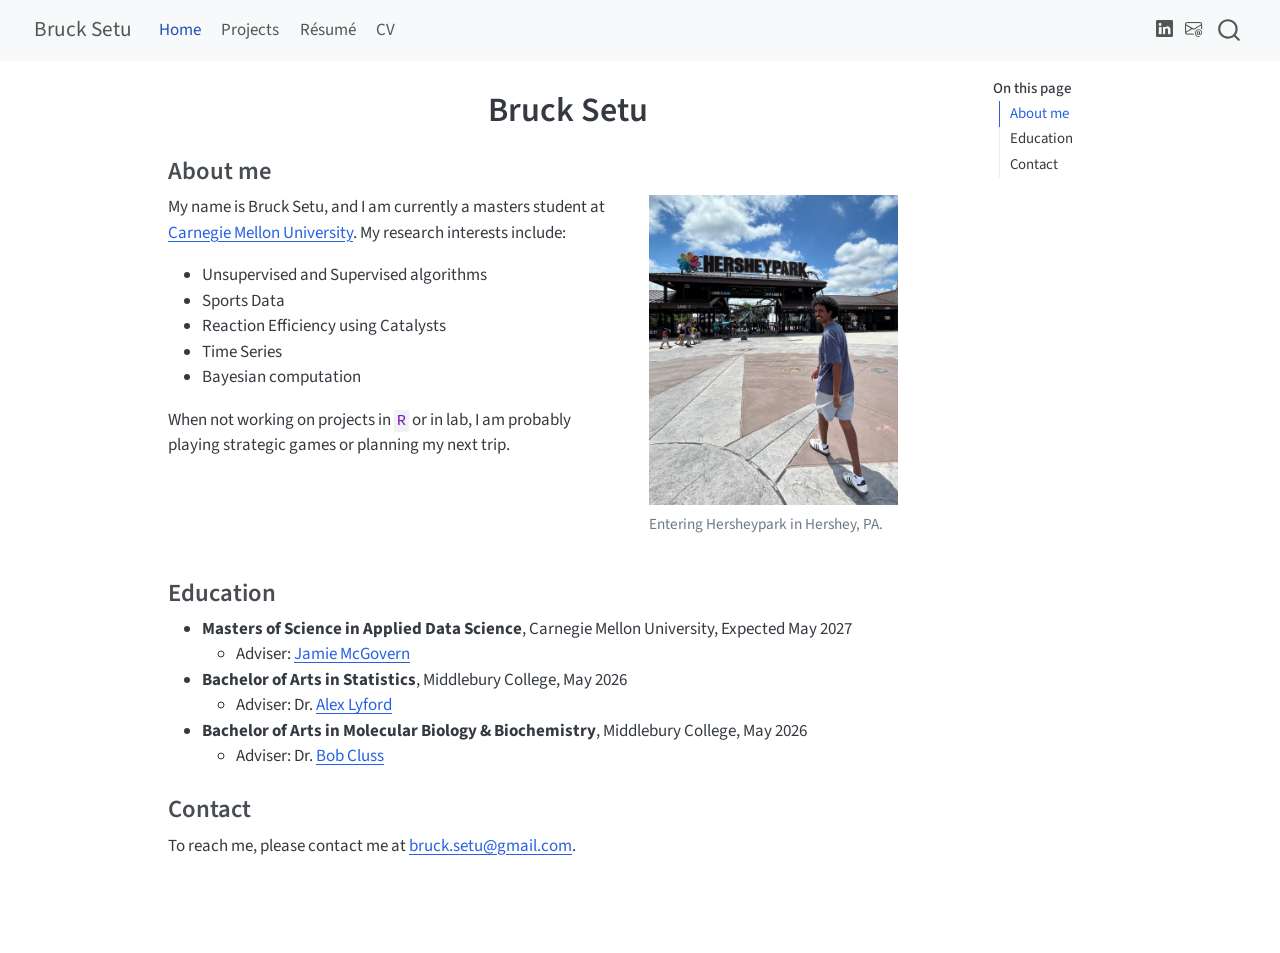
==== commit ad20fe0f: "Built site for gh-pages" ====
--- a/index.html
+++ b/index.html
@@ -158,7 +158,7 @@
 <h3 class="anchored" data-anchor-id="about-me">About me</h3>
 <div class="grid">
 <div class="g-col-7">
-<p>My name is Bruck Setu, and I am currently an incoming masters student at <a href="https://www.cmu.edu/dietrich/statistics-datascience/index.html">Carnegie Mellon University</a>. My research interests include:</p>
+<p>My name is Bruck Setu, and I am currently a masters student at <a href="https://www.cmu.edu/dietrich/statistics-datascience/index.html">Carnegie Mellon University</a>. My research interests include:</p>
 <ul>
 <li>Unsupervised and Supervised algorithms</li>
 <li>Sports Data</li>
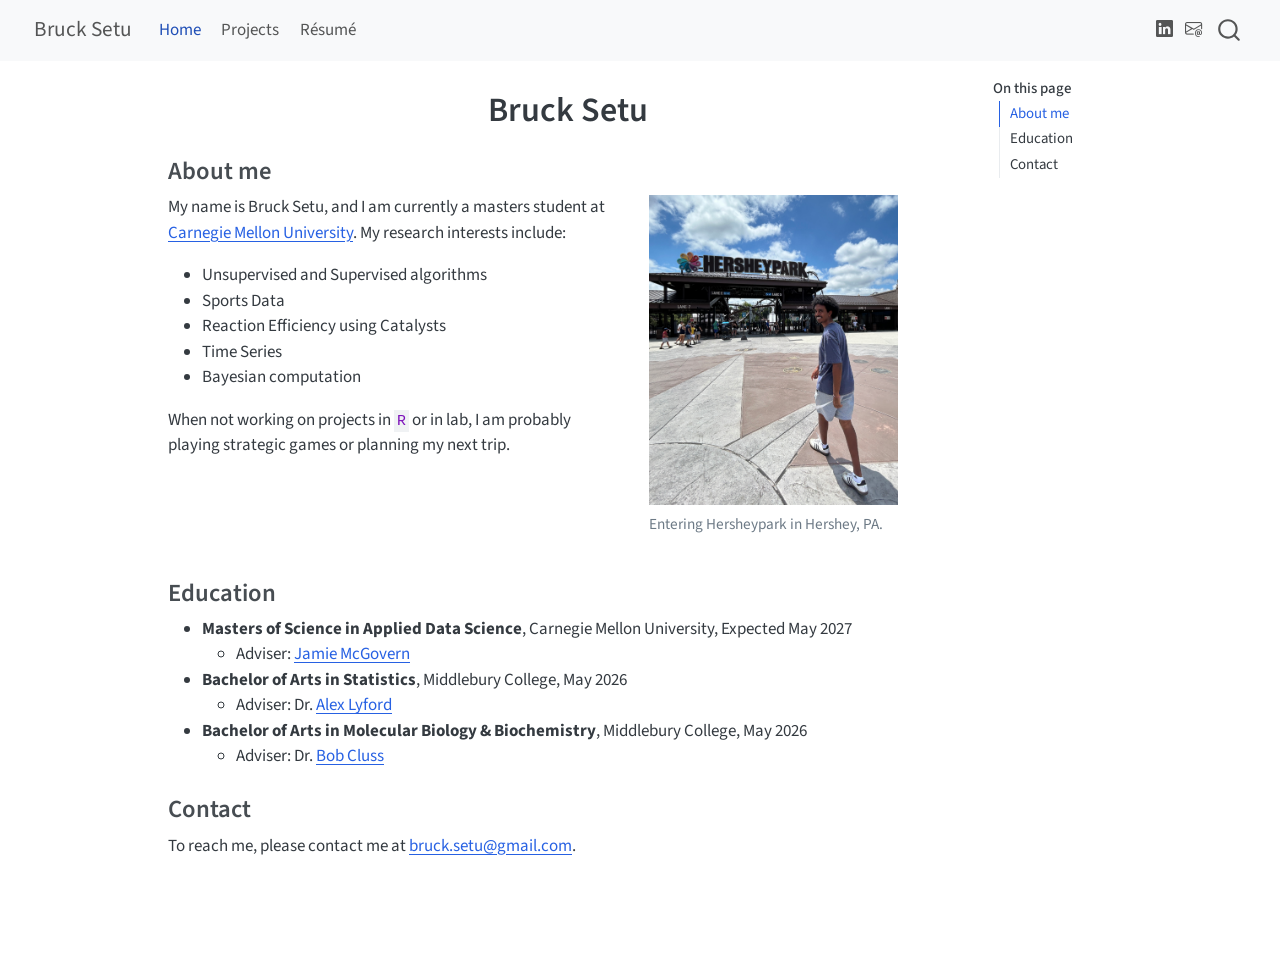
==== commit 1e1c1d28: "Built site for gh-pages" ====
--- a/index.html
+++ b/index.html
@@ -103,10 +103,6 @@
   <li class="nav-item">
     <a class="nav-link" href="./resume.html"> 
 <span class="menu-text">Résumé</span></a>
-  </li>  
-  <li class="nav-item">
-    <a class="nav-link" href="./cv_github.html"> 
-<span class="menu-text">CV</span></a>
   </li>  
 </ul>
           </div> <!-- /navcollapse -->
